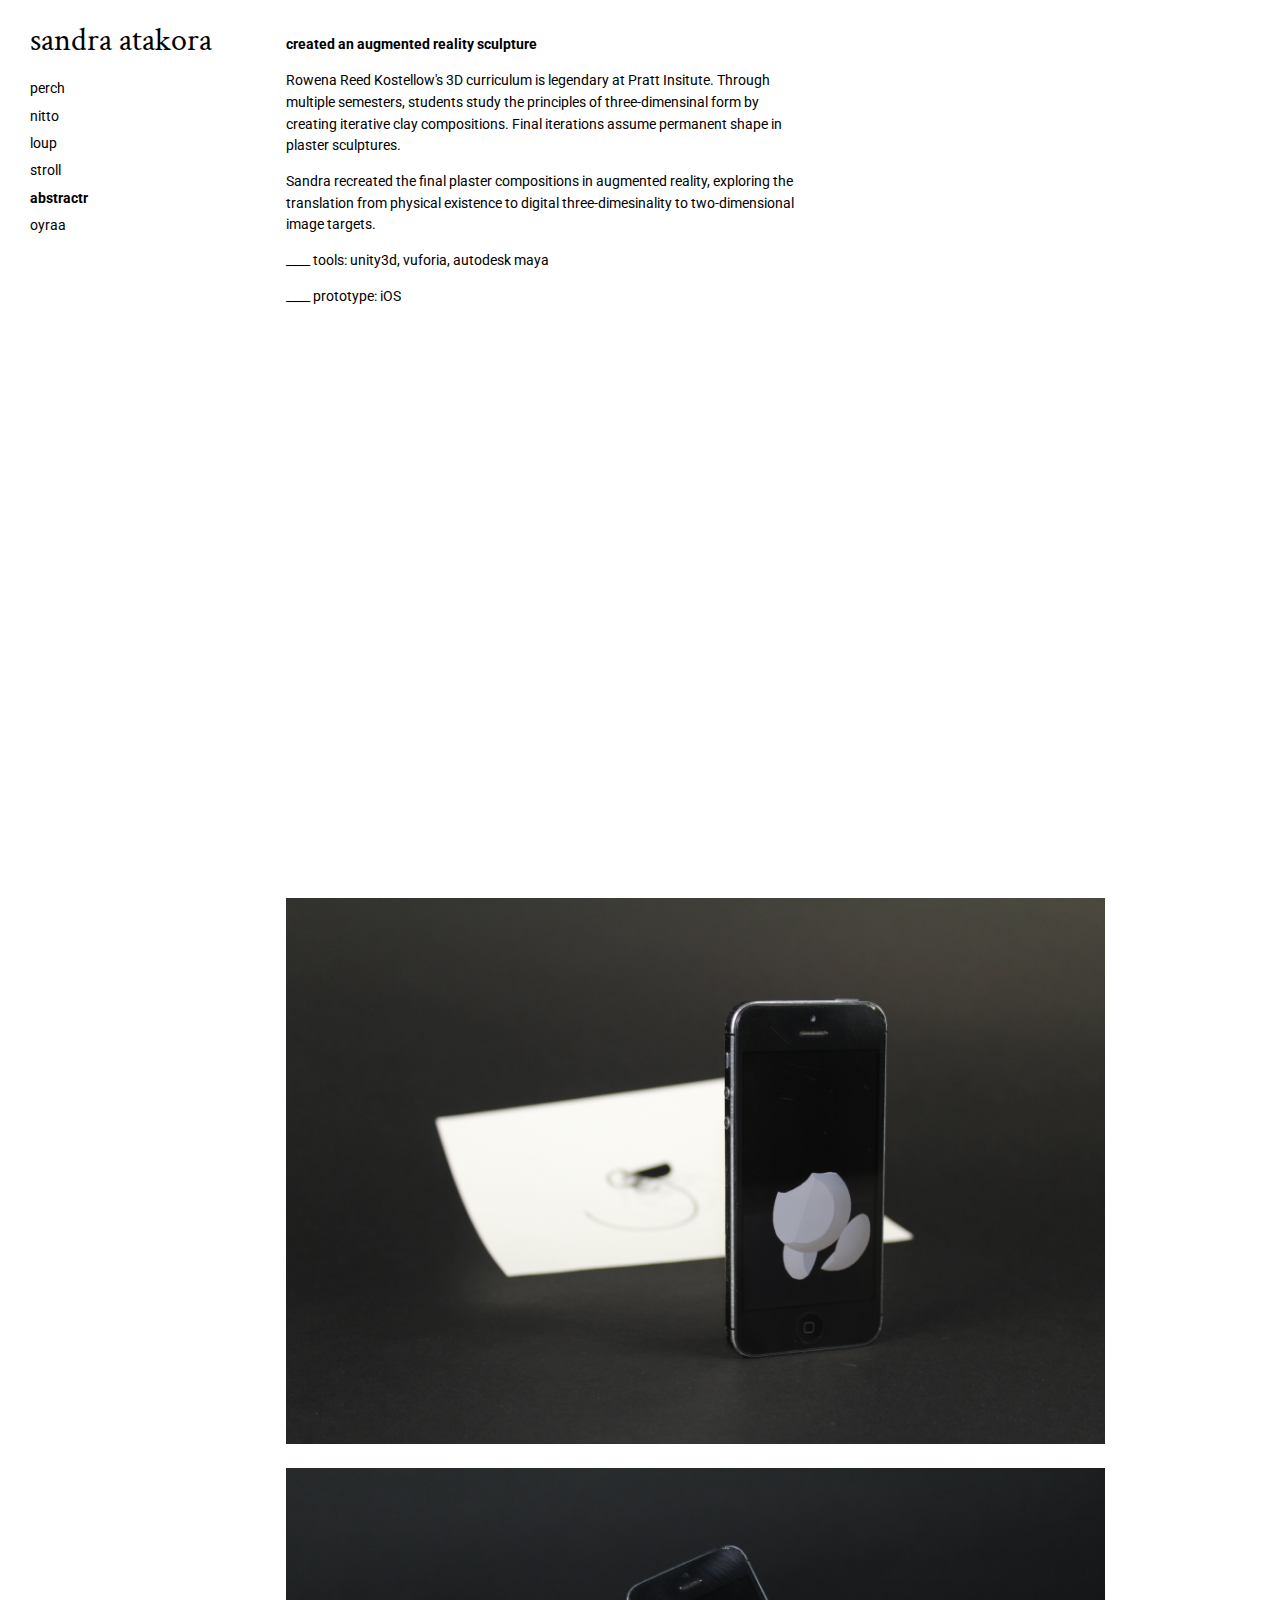
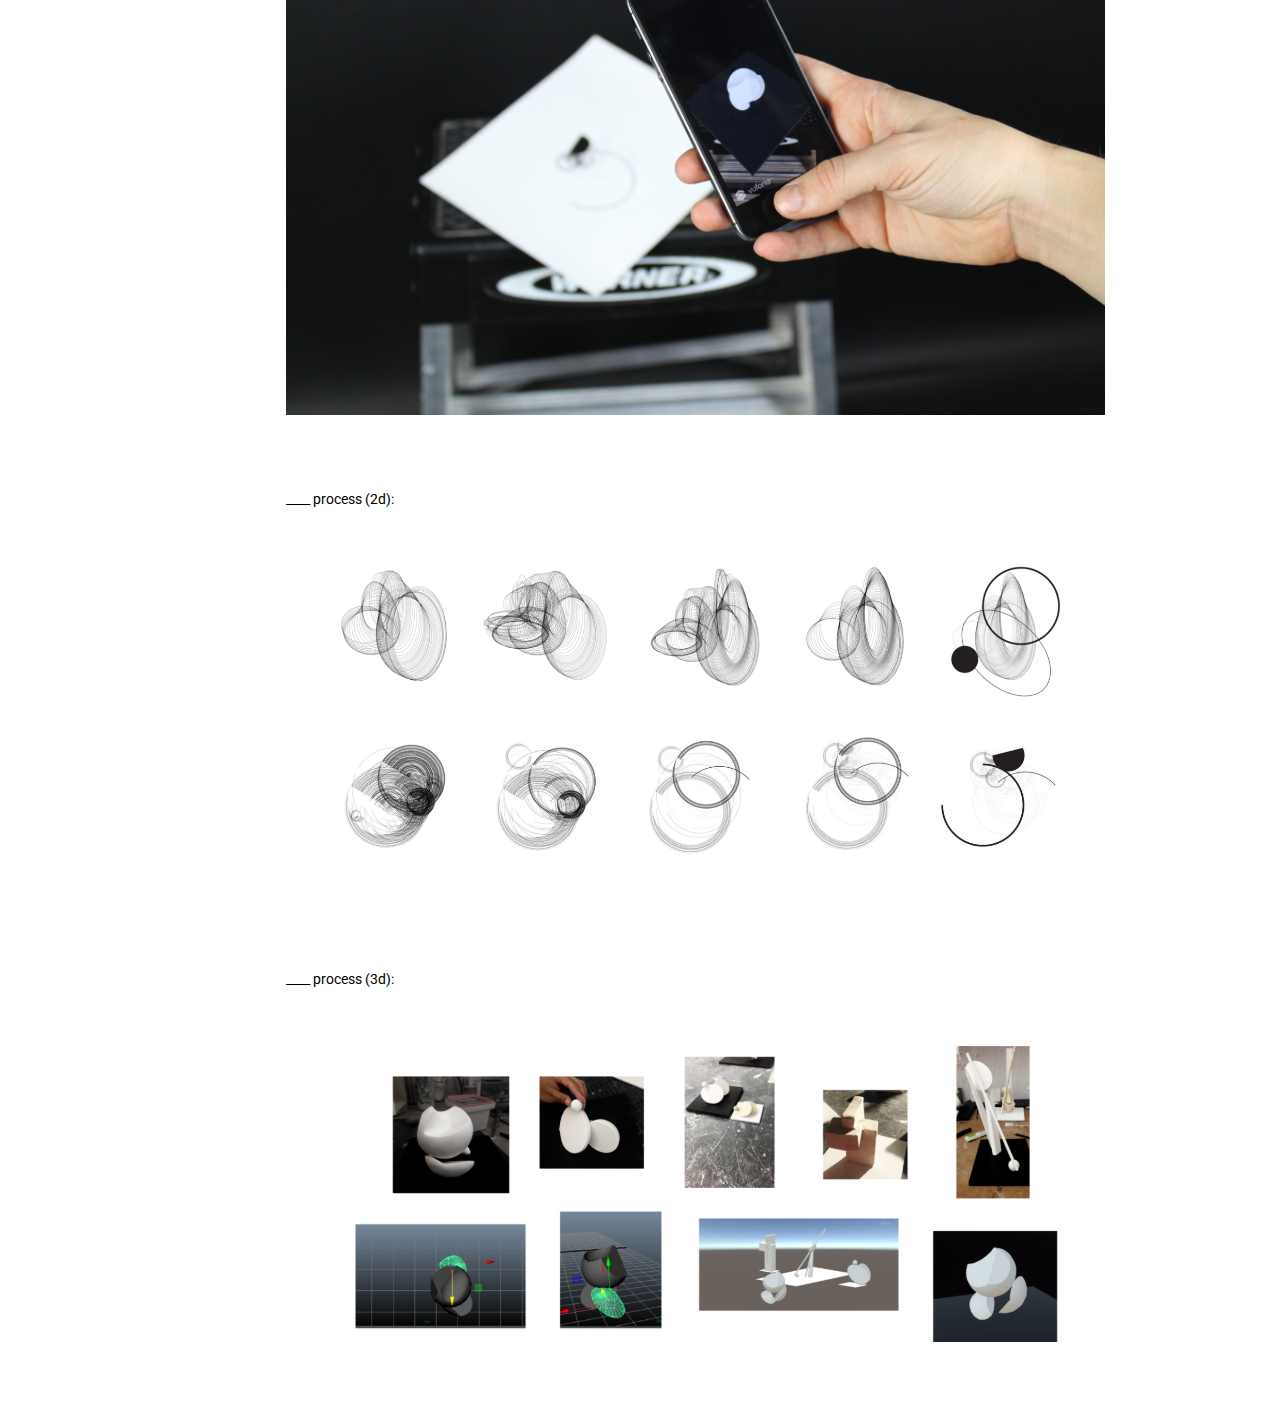
==== abstractr.html @ 3171200f "projects added" ====
<!DOCTYPE html>
<html>
  <head>
    <meta charset="UTF-8">
    <meta name="viewport" content="width=device-width, initial-scale=1.0">
    <title></title>
    
    <script src="libraries/jquery/jquery.js"></script>
   
    <script src="click.js" type="text/javascript"></script>

    <link href="https://fonts.googleapis.com/css?family=Roboto:400,700&display=swap" rel="stylesheet">
    <link href="https://fonts.googleapis.com/css?family=Crimson+Text&display=swap" rel="stylesheet">

    <link href="stylesheets/main.css" rel="stylesheet" type="text/css">

    <title>sandra atakora</title>
  </head>
  <body>
    <div class="container">
      <div class="menu">
    <a href="index.html"><h1>sandra atakora</h1></a>
    <ul>
      <li><a href="perch.html" id="perch">perch</a></li>
      <li><a href="nitto.html">nitto</a></li>
      <li><a href="loup.html">loup</a></li>
      <li><a href="stroll.html">stroll</a></li>
      <li class="active">abstractr</li>
      <li><a href="oyraa.html">oyraa</a></li>
      <!-- <li><a href="project-lean.html">project lean</a></li> -->
    </ul>
  </div>

  <div class="main">
    
    <div class="project" id="perchDiv">
      <h3>created an augmented reality sculpture</h3>
      <p>Rowena Reed Kostellow's 3D curriculum is legendary at Pratt Insitute. Through multiple semesters, students study the principles of three-dimensinal form by creating iterative clay compositions. Final iterations assume permanent shape in plaster sculptures.</p>
      <p>Sandra recreated the final plaster compositions in augmented reality, exploring the translation from physical existence to digital three-dimesinality to two-dimensional image targets. </p>
      <p>____ tools: unity3d, vuforia, autodesk maya</p>
      <p>____ prototype: iOS</p>
      <div style="padding:56.25% 0 0 0;position:relative;"><iframe src="https://player.vimeo.com/video/354852126?autoplay=1&loop=1&title=0&byline=0&portrait=0" style="position:absolute;top:0;left:0;width:100%;height:100%;" frameborder="0" allow="autoplay; fullscreen" allowfullscreen></iframe></div><script src="https://player.vimeo.com/api/player.js"></script>
      <img src="assets/abstractr/ar01.JPG" alt="">
      <img src="assets/abstractr/ar02.JPG" alt="">
      <h4>____ process (2d):</h4>
      <img src="assets/abstractr/process01.png" alt="">
      <h4>____ process (3d):</h4>
      <img src="assets/abstractr/process02.png" alt="">
  </div>
  </div>
  </div>
  </body>
</html>
---- stylesheets/main.css ----
html {
  scroll-behavior: smooth;
}

body {
    margin: 0 auto;
}

canvas {
  vertical-align: top;
  user-select: none;
  -ms-user-select: none;
  -moz-user-select: none;
  -webkit-user-select: none;
}

.hidden {
  display: none;
}

.container {
  display: grid;
  grid-template-columns: 0.5fr 2fr;
  grid-template-rows: auto;
  height: 100vh;
  grid-template-areas:
    "menu main";
}

.main, #myCanvas {
  grid-area: main;
}

.menu {
grid-area: menu;
width: 255px;
}

.project {
  min-height: 100vh;
  position: absolute;
  top: 0px;
  background-color: #fff;
}

.subproject {
  padding-left: 30px;
}

h1 {
  color: #000000;
  font-family: 'Crimson Text', serif;
  font-weight: 400;
  padding: 20px 20px 0px 30px;
  margin: 0;
}

p, ul, h3 {
  font-family: 'Roboto', sans-serif;
  font-size: .9em;
  line-height: 1.5em;
  padding: 0px 20px 0px 30px;
  max-width: 50%;
}

h3 {
  font-weight: 700;
  padding: 20px 20px 0px 30px;
}

.top {
  padding: 40px 20px 20px 30px;
}

h4 {
  font-family: 'Roboto', sans-serif;
  font-size: .9em;
  line-height: 1.5em;
  padding: 50px 0px 30px 30px;
  max-width: 50%;
  margin: 0;
  font-weight: 400;
}

img, iframe {
  max-width: 80%;
  padding: 0px 20px 20px 30px;
}

ul {
  list-style: none;
}

ul li a {
  text-decoration: none;
  line-height: 1.9em;
}

#plink {
  color: blue;
}

a:link {
  color: black;
  text-decoration: none;
}

/* visited link */
a:visited {
  text-decoration: none;
  color: black;
}

/* mouse over link */
a:hover {
  color: blue;
}

/* selected link */
.active {
  color: black;
  font-weight: 700;
  line-height: 1.9em;
}

/* MOBILE */
@media screen and (max-width: 425px) {
 
  .container {
    display: block;
  }
  
  #myCanvas {
    display: none;
  }

  .menu {
    width: 100%;
  }

  h1 {
    font-size: 2.5em;
  }

  p, ul {
    font-size: 1.2em;
  }
}
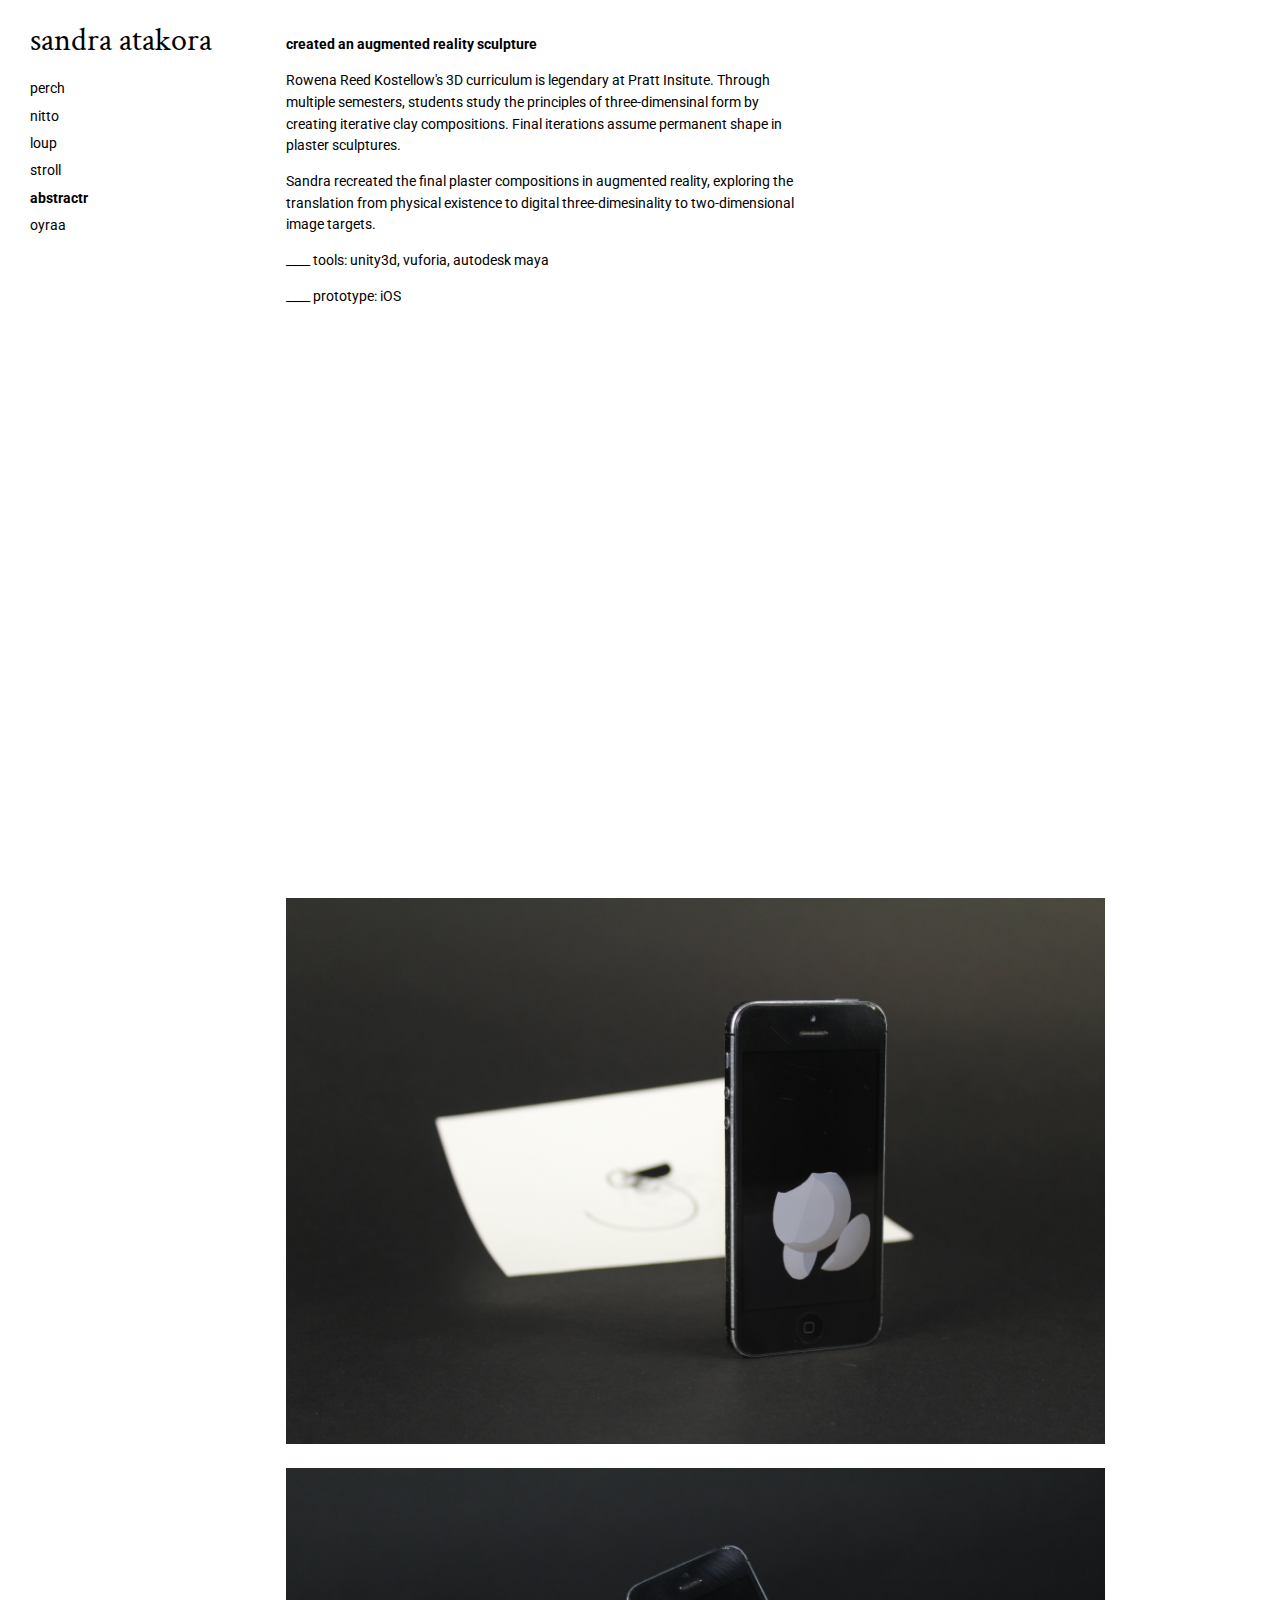
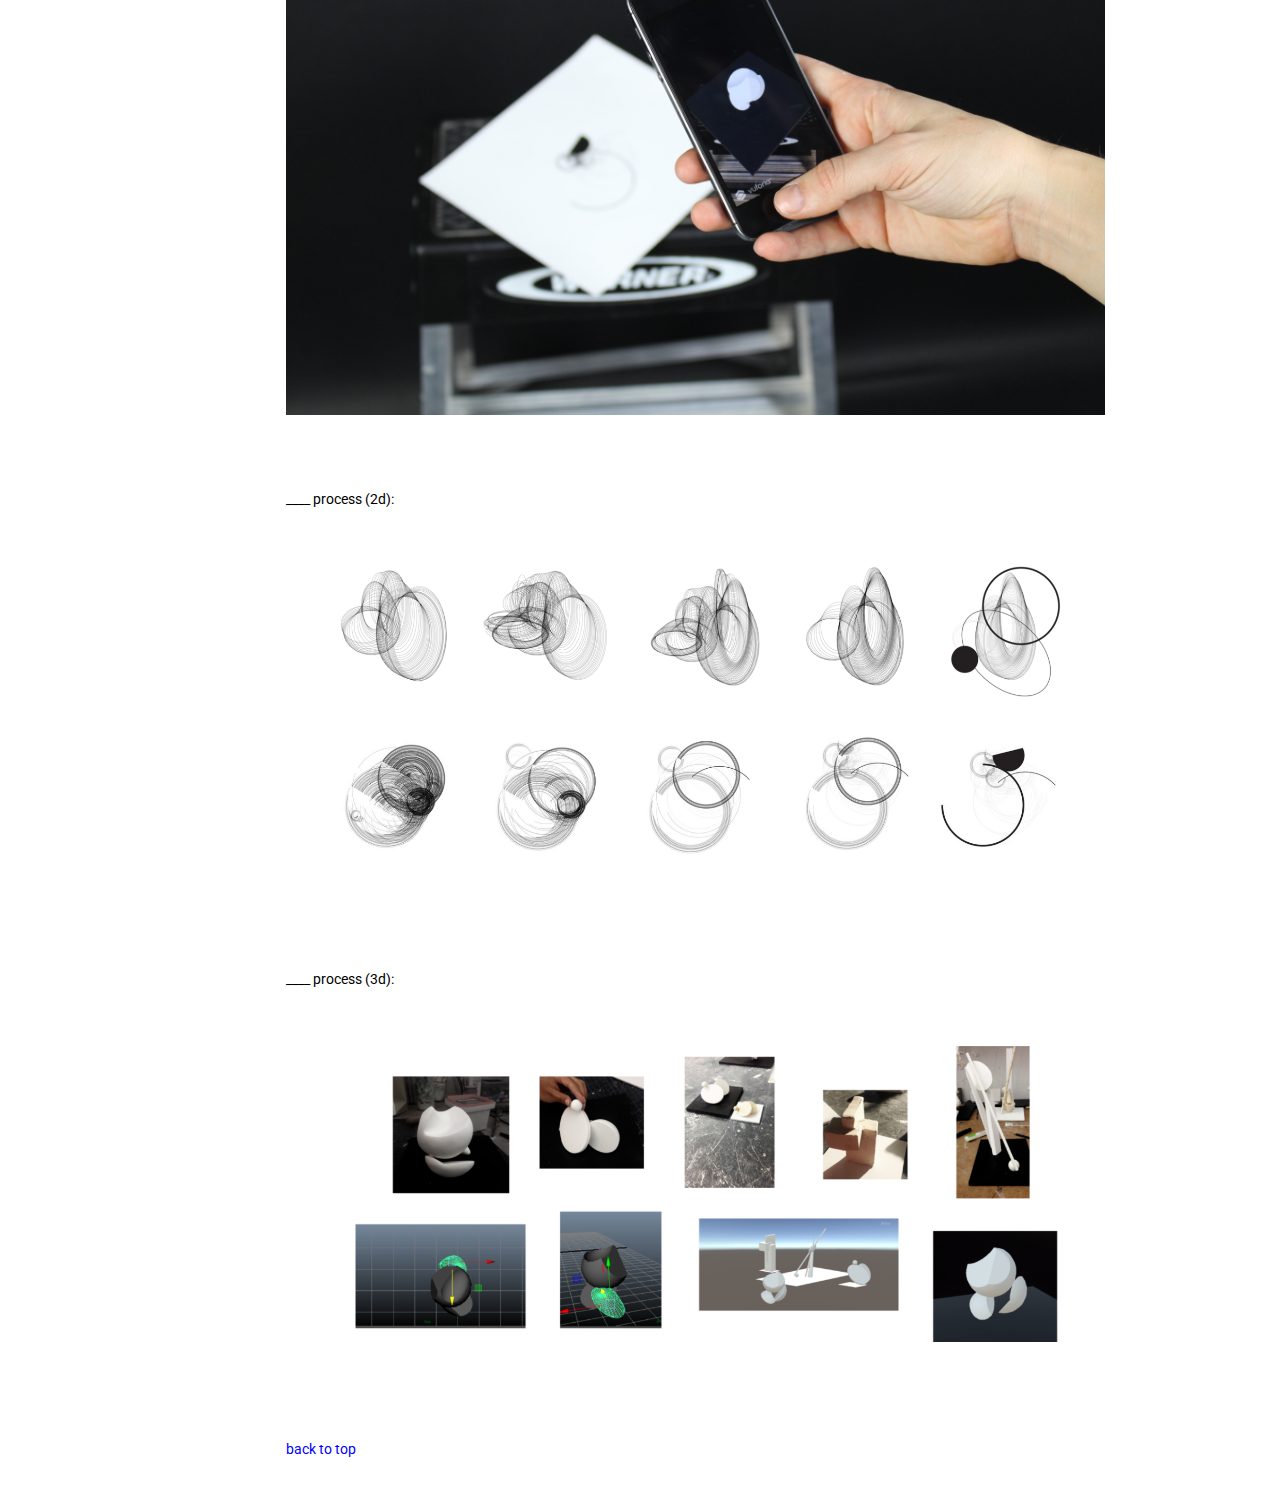
==== commit a7b090fa: "design fixes" ====
--- a/abstractr.html
+++ b/abstractr.html
@@ -46,6 +46,8 @@
       <img src="assets/abstractr/process01.png" alt="">
       <h4>____ process (3d):</h4>
       <img src="assets/abstractr/process02.png" alt="">
+      <p class="backtotop"><a href="#perchDiv" id="plink">back to top</a></p>
+      <p class="back"><a href="index.html" id="plink">back to menu</a></p>
   </div>
   </div>
   </div>
--- a/stylesheets/main.css
+++ b/stylesheets/main.css
@@ -122,10 +122,28 @@
   font-weight: 700;
   line-height: 1.9em;
 }
+.backtotop {
+  padding-bottom: 30px;
+}
+
+
+.back {
+  display: none;
+}
 
 /* MOBILE */
-@media screen and (max-width: 425px) {
+@media screen and (max-width: 700px) {
  
+  .backtotop {
+    display: none;
+  }
+  
+
+  .back {
+    display: block;
+    padding-bottom: 30px;
+  }
+  
   .container {
     display: block;
   }
@@ -138,11 +156,52 @@
     width: 100%;
   }
 
+  h1,h3 {
+    font-size: 1.2em;
+    padding: 5px 20px 0px 20px;
+    max-width: 90%
+
+  }
+
+  ul li a {
+    font-size: 1.5em;
+  }
+
   h1 {
-    font-size: 2.5em;
-  }
-
-  p, ul {
-    font-size: 1.2em;
-  }
-}
+    font-size: 3em;
+  }
+
+  p, ul, h4 {
+    font-size: 0.9em;
+    padding: 0px 20px 0px 20px;
+    max-width: 90%;
+  }
+
+  img, iframe {
+    max-width: 90%;
+    padding: 5px 10px 5px 10px;
+  }
+
+  .top {
+    padding: 5px 10px 5px 10px;
+  }
+}
+
+/* TABLET */
+@media screen and (max-width: 768px) {
+ 
+
+  h1,h3 {
+    max-width: 90%
+  }
+
+  p, ul, h4 {
+    max-width: 90%;
+  }
+
+  img, iframe {
+    max-width: 90%;
+    padding: 5px 10px 5px 10px;
+  }
+
+}
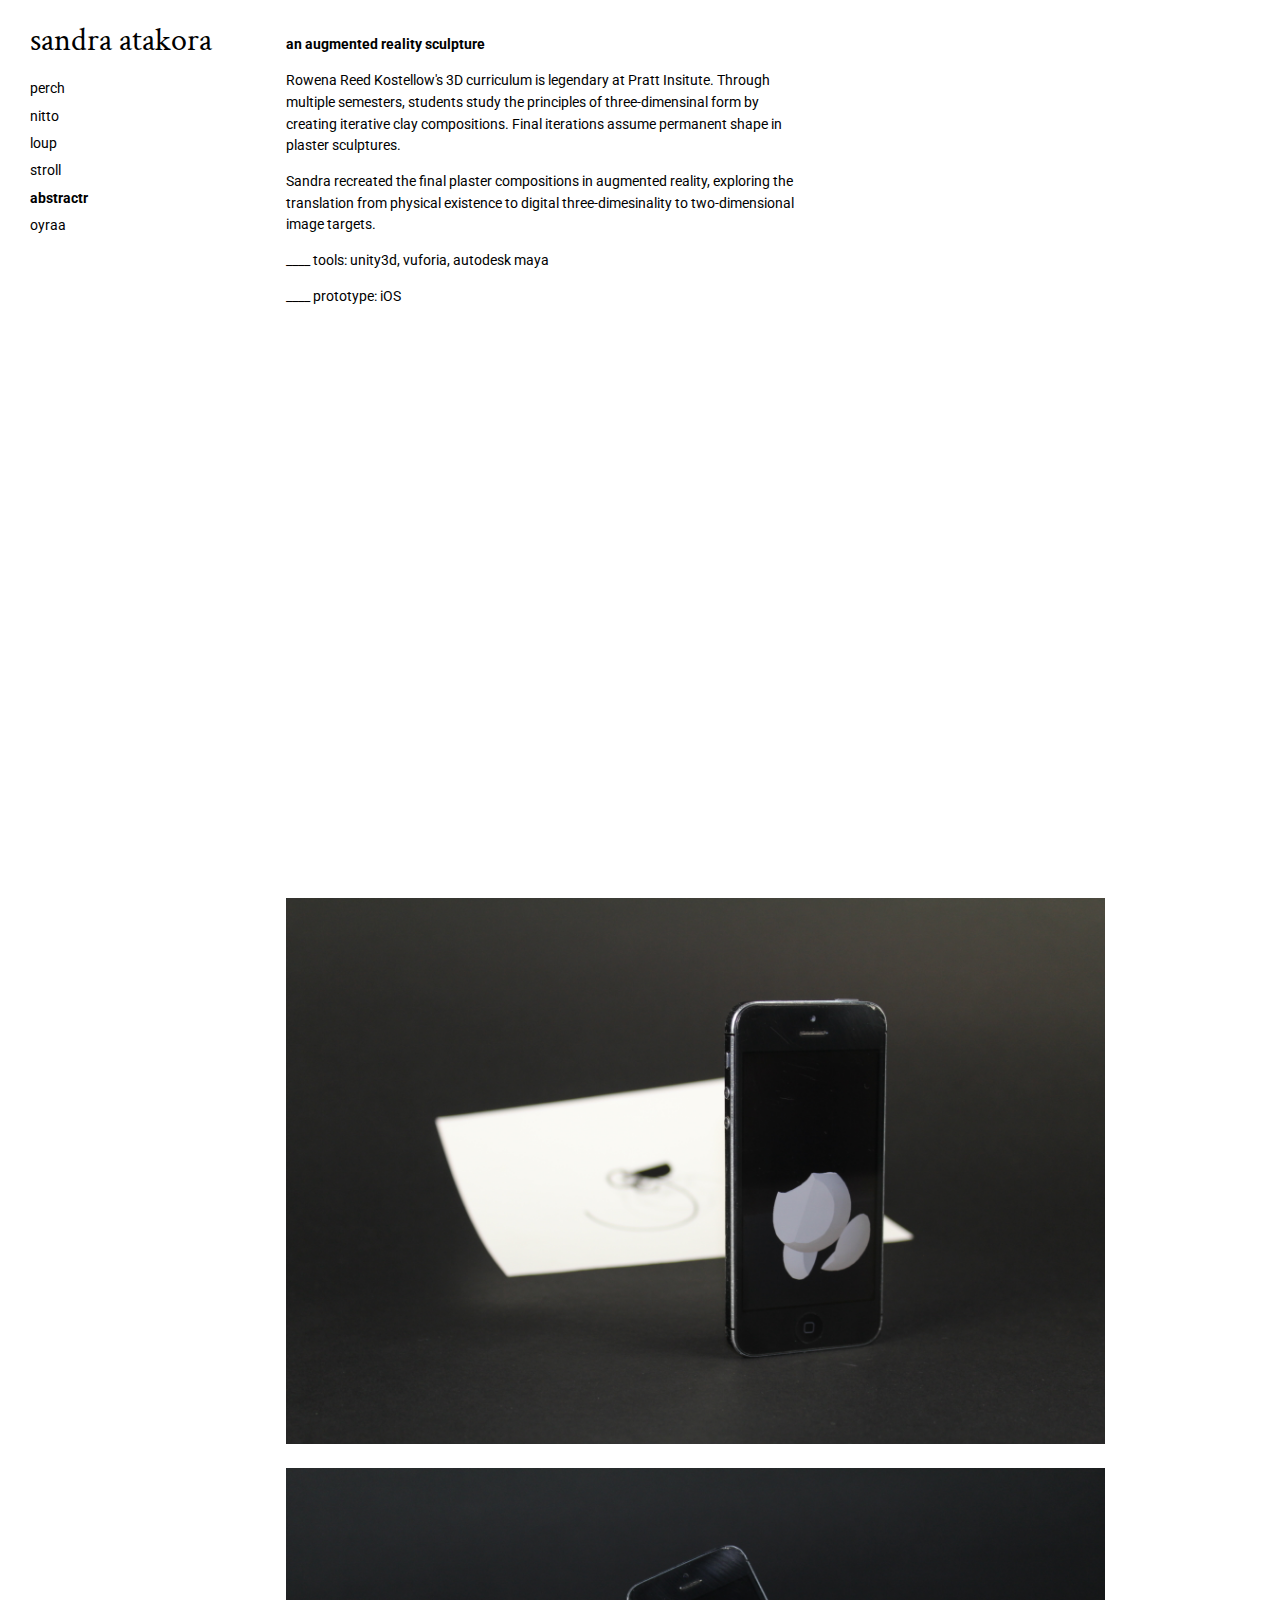
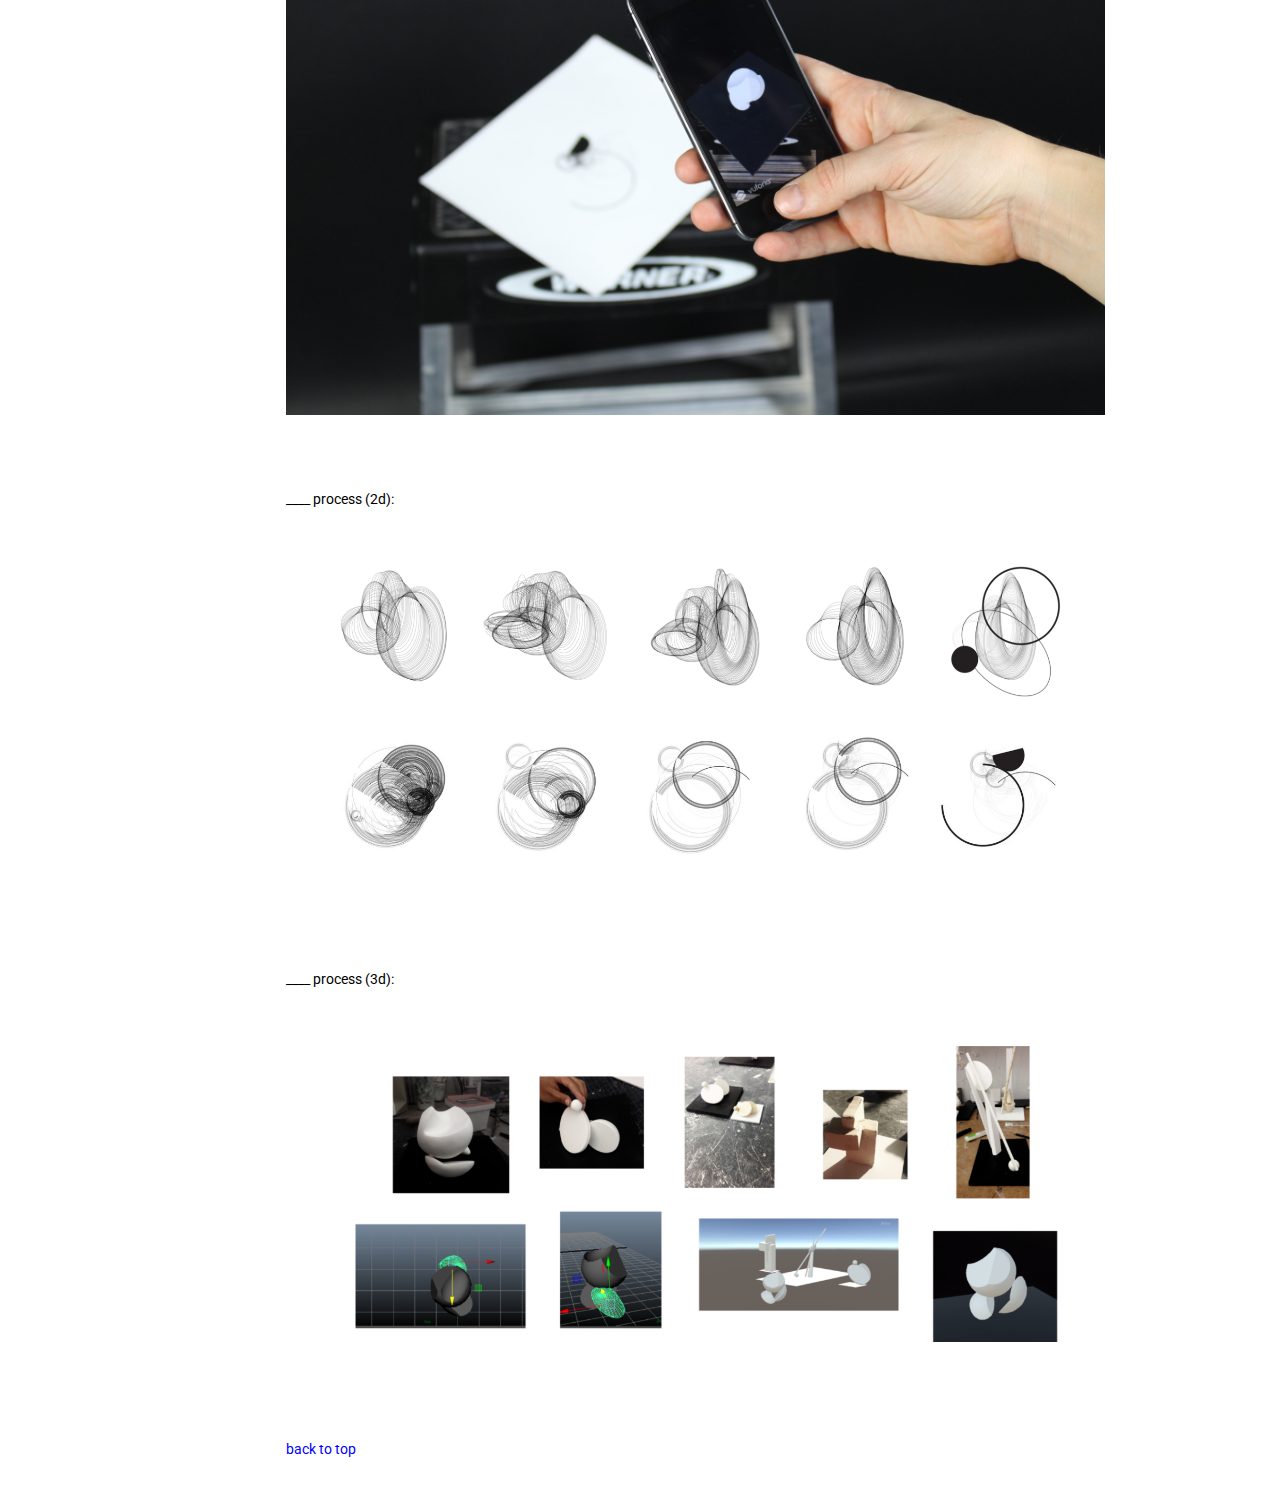
==== commit 72976cfe: "copy edits" ====
--- a/abstractr.html
+++ b/abstractr.html
@@ -34,7 +34,7 @@
   <div class="main">
     
     <div class="project" id="perchDiv">
-      <h3>created an augmented reality sculpture</h3>
+      <h3>an augmented reality sculpture</h3>
       <p>Rowena Reed Kostellow's 3D curriculum is legendary at Pratt Insitute. Through multiple semesters, students study the principles of three-dimensinal form by creating iterative clay compositions. Final iterations assume permanent shape in plaster sculptures.</p>
       <p>Sandra recreated the final plaster compositions in augmented reality, exploring the translation from physical existence to digital three-dimesinality to two-dimensional image targets. </p>
       <p>____ tools: unity3d, vuforia, autodesk maya</p>
